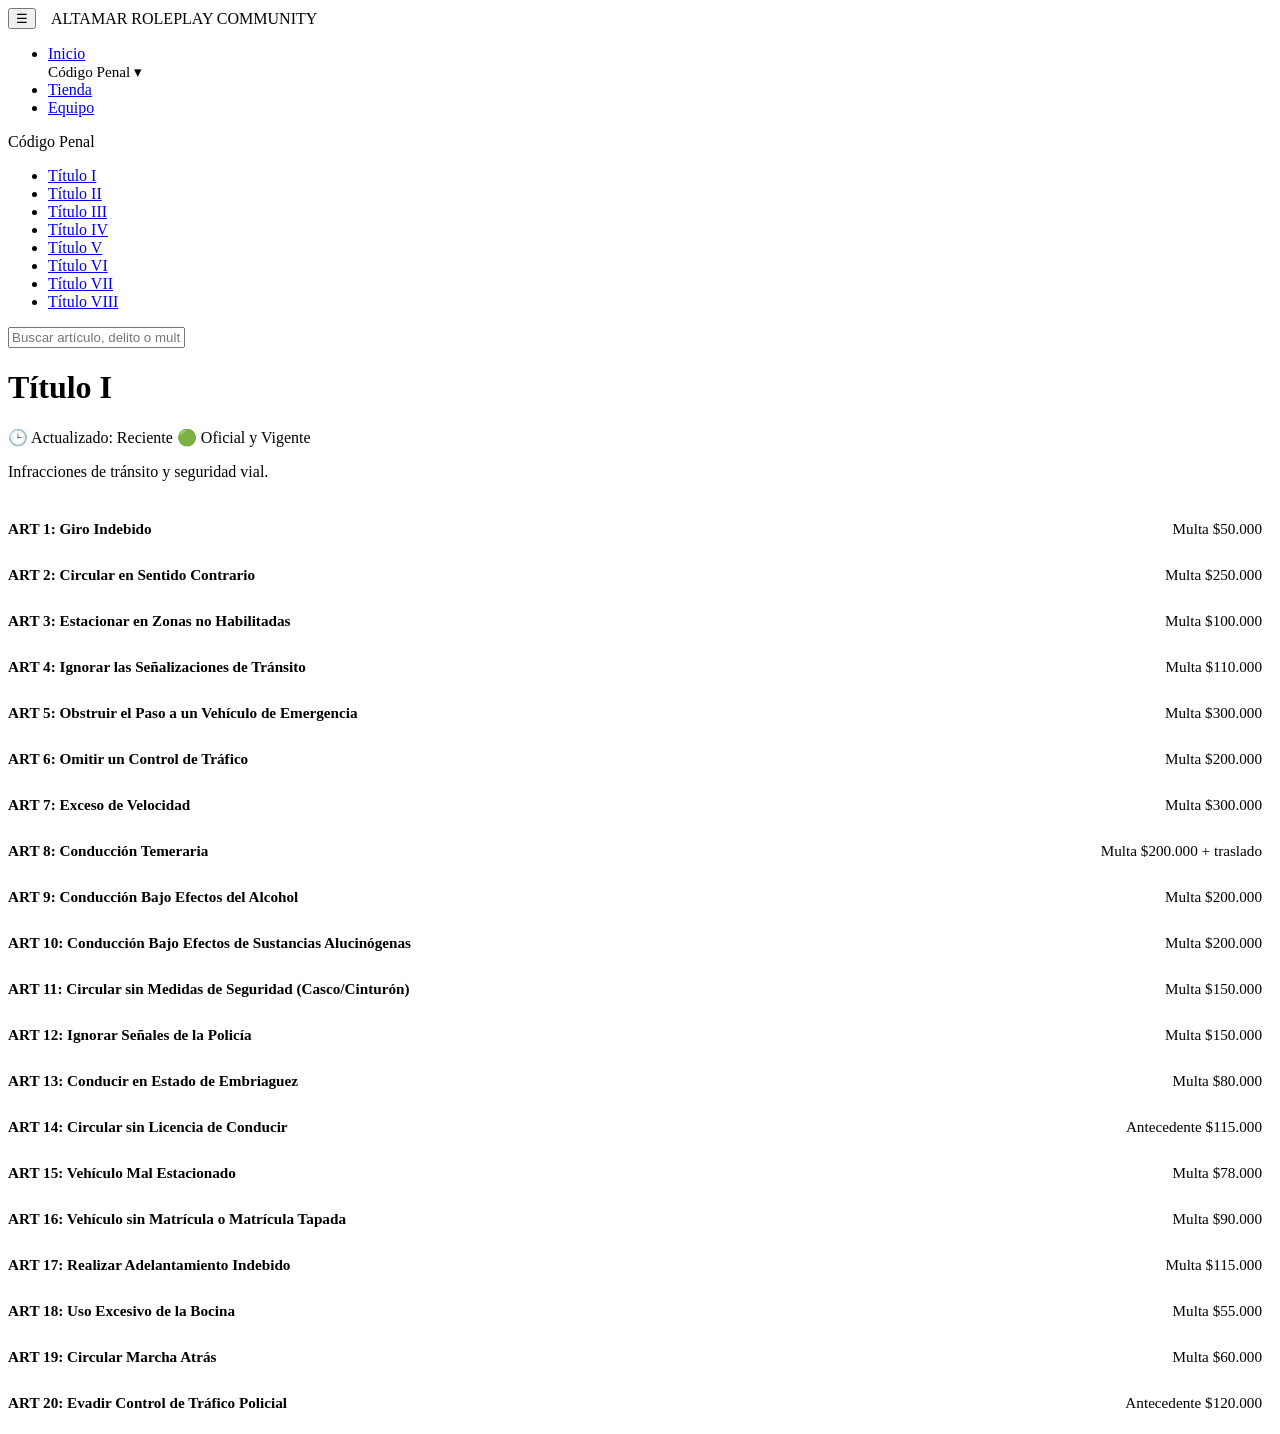
==== codigo-penal.html @ 5fe55b36 "Add files via upload" ====
<!DOCTYPE html>
<html lang="es">
<head>
    <meta charset="UTF-8">
    <meta name="viewport" content="width=device-width, initial-scale=1.0">
    <title>Código Penal - Altamar RolePlay</title>
    <link rel="stylesheet" href="../css/style.css">
    <style>
        .norm-section { display: none; }
        .norm-section.active { display: block; }

        /* Estilos para el menú desplegable superior */
        .dropdown {
            position: relative;
            display: inline-block;
        }

        .dropbtn {
            background-color: transparent;
            color: var(--text-muted);
            border: none;
            font-size: 0.95rem;
            font-weight: 500;
            cursor: pointer;
            padding: 0;
            display: flex;
            align-items: center;
            gap: 6px;
            font-family: inherit;
            transition: color 0.2s;
        }

        .dropbtn:hover, .dropbtn.active {
            color: var(--text-main);
        }

        .dropdown-content {
            display: none;
            position: absolute;
            top: 100%;
            left: 0;
            background-color: var(--bg-card);
            min-width: 220px;
            box-shadow: 0px 8px 24px rgba(0,0,0,0.6);
            border: 1px solid var(--border-color);
            border-radius: 10px;
            z-index: 1000;
            padding: 8px 0;
            margin-top: 10px;
        }

        .dropdown-content a {
            color: var(--text-muted);
            padding: 10px 18px;
            text-decoration: none;
            display: block;
            font-size: 0.9rem;
            transition: all 0.2s;
        }

        .dropdown-content a:hover {
            background-color: rgba(37, 99, 235, 0.15);
            color: var(--text-main);
        }

        .dropdown.show .dropdown-content {
            display: block;
        }

        /* Estilo limpio para los artículos legales */
        .penal-item {
            padding: 10px 0;
            border-bottom: 1px solid var(--border-color);
            display: flex;
            justify-content: space-between;
            align-items: center;
            font-size: 0.95rem;
        }

        .penal-item:last-child {
            border-bottom: none;
        }

        .penal-article {
            color: var(--text-main);
            font-weight: 600;
        }

        .penal-sanction {
            color: var(--text-muted);
            font-weight: 500;
            background-color: rgba(255, 255, 255, 0.03);
            padding: 4px 10px;
            border-radius: 6px;
            border: 1px solid var(--border-color);
        }
    </style>
</head>
<body>

    <!-- Barra de navegación superior -->
    <header>
        <div style="display: flex; align-items: center; gap: 15px;">
            <!-- Botón de menú para celulares -->
            <button class="menu-toggle" id="menuBtn">☰</button>
            <div class="logo-area">ALTAMAR ROLEPLAY COMMUNITY</div>
        </div>
        <ul class="nav-links">
            <li><a href="index.html">Inicio</a></li>
            
            <!-- Menú Desplegable con redirección de páginas -->
            <li class="dropdown" id="dropdownMenu">
                <button class="dropbtn active" id="dropBtn">Código Penal ▾</button>
                <div class="dropdown-content">
                    <a href="normativa.html">Normativas Generales</a>
                    <a href="delictual.html">Normativa Delictual</a>
                    <a href="concesionario.html">Concesionario</a>
                    <a href="codigo-penal.html">Código Penal</a>
                </div>
            </li>

            <li><a href="#">Tienda</a></li>
            <li><a href="#">Equipo</a></li>
        </ul>
    </header>

    <!-- Cuerpo principal -->
    <div class="main-layout">
        <!-- Sidebar lateral -->
        <sidebar id="sidebarMenu">
            <div class="sidebar-title" id="sidebarTitleCategory">Código Penal</div>
            <ul class="sidebar-menu" id="menuLateral">
                <!-- Se inyectarán dinámicamente -->
            </ul>
        </sidebar>

        <!-- Contenido principal -->
        <content-area>
            <div class="search-bar">
                <input type="text" placeholder="Buscar artículo, delito o multa..." id="buscadorNormas">
            </div>

            <!-- TÍTULO I -->
            <div id="titulo-i" class="norm-section active searchable-block" data-category="penal">
                <h1>Título I</h1>
                <div class="meta-info">
                    <span>🕒 Actualizado: Reciente</span>
                    <span class="badge-vigente">🟢 Oficial y Vigente</span>
                </div>
                <p style="margin-bottom: 25px;">Infracciones de tránsito y seguridad vial.</p>

                <div class="concept-item searchable-item">
                    <div class="penal-item"><span class="penal-article">ART 1: Giro Indebido</span><span class="penal-sanction">Multa $50.000</span></div>
                    <div class="penal-item"><span class="penal-article">ART 2: Circular en Sentido Contrario</span><span class="penal-sanction">Multa $250.000</span></div>
                    <div class="penal-item"><span class="penal-article">ART 3: Estacionar en Zonas no Habilitadas</span><span class="penal-sanction">Multa $100.000</span></div>
                    <div class="penal-item"><span class="penal-article">ART 4: Ignorar las Señalizaciones de Tránsito</span><span class="penal-sanction">Multa $110.000</span></div>
                    <div class="penal-item"><span class="penal-article">ART 5: Obstruir el Paso a un Vehículo de Emergencia</span><span class="penal-sanction">Multa $300.000</span></div>
                    <div class="penal-item"><span class="penal-article">ART 6: Omitir un Control de Tráfico</span><span class="penal-sanction">Multa $200.000</span></div>
                    <div class="penal-item"><span class="penal-article">ART 7: Exceso de Velocidad</span><span class="penal-sanction">Multa $300.000</span></div>
                    <div class="penal-item"><span class="penal-article">ART 8: Conducción Temeraria</span><span class="penal-sanction">Multa $200.000 + traslado</span></div>
                    <div class="penal-item"><span class="penal-article">ART 9: Conducción Bajo Efectos del Alcohol</span><span class="penal-sanction">Multa $200.000</span></div>
                    <div class="penal-item"><span class="penal-article">ART 10: Conducción Bajo Efectos de Sustancias Alucinógenas</span><span class="penal-sanction">Multa $200.000</span></div>
                    <div class="penal-item"><span class="penal-article">ART 11: Circular sin Medidas de Seguridad (Casco/Cinturón)</span><span class="penal-sanction">Multa $150.000</span></div>
                    <div class="penal-item"><span class="penal-article">ART 12: Ignorar Señales de la Policía</span><span class="penal-sanction">Multa $150.000</span></div>
                    <div class="penal-item"><span class="penal-article">ART 13: Conducir en Estado de Embriaguez</span><span class="penal-sanction">Multa $80.000</span></div>
                    <div class="penal-item"><span class="penal-article">ART 14: Circular sin Licencia de Conducir</span><span class="penal-sanction">Antecedente $115.000</span></div>
                    <div class="penal-item"><span class="penal-article">ART 15: Vehículo Mal Estacionado</span><span class="penal-sanction">Multa $78.000</span></div>
                    <div class="penal-item"><span class="penal-article">ART 16: Vehículo sin Matrícula o Matrícula Tapada</span><span class="penal-sanction">Multa $90.000</span></div>
                    <div class="penal-item"><span class="penal-article">ART 17: Realizar Adelantamiento Indebido</span><span class="penal-sanction">Multa $115.000</span></div>
                    <div class="penal-item"><span class="penal-article">ART 18: Uso Excesivo de la Bocina</span><span class="penal-sanction">Multa $55.000</span></div>
                    <div class="penal-item"><span class="penal-article">ART 19: Circular Marcha Atrás</span><span class="penal-sanction">Multa $60.000</span></div>
                    <div class="penal-item"><span class="penal-article">ART 20: Evadir Control de Tráfico Policial</span><span class="penal-sanction">Antecedente $120.000</span></div>
                </div>
            </div>

            <!-- TÍTULO II -->
            <div id="titulo-ii" class="norm-section searchable-block" data-category="penal">
                <h1>Título II</h1>
                <div class="meta-info">
                    <span>🕒 Actualizado: Reciente</span>
                    <span class="badge-vigente">🟢 Oficial y Vigente</span>
                </div>
                <p style="margin-bottom: 25px;">Delitos contra la propiedad y robos.</p>

                <div class="concept-item searchable-item">
                    <div class="penal-item"><span class="penal-article">ART 21: Receptación</span><span class="penal-sanction">Antecedente $800.000</span></div>
                    <div class="penal-item"><span class="penal-article">ART 22: Robo con Intimidación</span><span class="penal-sanction">Antecedente $300.000</span></div>
                    <div class="penal-item"><span class="penal-article">ART 23: Robo con Violencia</span><span class="penal-sanction">Antecedente $430.000</span></div>
                    <div class="penal-item"><span class="penal-article">ART 24: Robo a Civil por Abuso de Confianza</span><span class="penal-sanction">Antecedente $500.000</span></div>
                    <div class="penal-item"><span class="penal-article">ART 25: Robo en Lugar Habitado</span><span class="penal-sanction">Antecedente $600.000</span></div>
                    <div class="penal-item"><span class="penal-article">ART 26: Hurto</span><span class="penal-sanction">Antecedente $100.000</span></div>
                    <div class="penal-item"><span class="penal-article">ART 27: Robo con Fuerza</span><span class="penal-sanction">Antecedente $750.000</span></div>
                    <div class="penal-item"><span class="penal-article">ART 28: Robo por Sorpresa</span><span class="penal-sanction">Antecedente $600.000</span></div>
                    <div class="penal-item"><span class="penal-article">ART 29: Robo a Mano Armada en Vía Pública</span><span class="penal-sanction">Antecedente $550.000</span></div>
                    <div class="penal-item"><span class="penal-article">ART 30: Portar Elementos para Cometer Delitos</span><span class="penal-sanction">Multa $200.000</span></div>
                    <div class="penal-item"><span class="penal-article">ART 31: Robo Calificado</span><span class="penal-sanction">Antecedente $1.500.000</span></div>
                </div>
            </div>

            <!-- TÍTULO III -->
            <div id="titulo-iii" class="norm-section searchable-block" data-category="penal">
                <h1>Título III</h1>
                <div class="meta-info">
                    <span>🕒 Actualizado: Reciente</span>
                    <span class="badge-vigente">🟢 Oficial y Vigente</span>
                </div>
                <p style="margin-bottom: 25px;">Delitos contra las personas, orden público y falsedad.</p>

                <div class="concept-item searchable-item">
                    <div class="penal-item"><span class="penal-article">ART 32: Acoso Sexual</span><span class="penal-sanction">Antecedente $600.000</span></div>
                    <div class="penal-item"><span class="penal-article">ART 33: Exhibicionismo</span><span class="penal-sanction">Multa $150.000</span></div>
                    <div class="penal-item"><span class="penal-article">ART 34: Suplantación de Identidad</span><span class="penal-sanction">Antecedente $1.200.000</span></div>
                    <div class="penal-item"><span class="penal-article">ART 35: Obstrucción a la Justicia</span><span class="penal-sanction">Antecedente $1.500.000</span></div>
                    <div class="penal-item"><span class="penal-article">ART 36: Cohecho</span><span class="penal-sanction">Antecedente $500.000</span></div>
                    <div class="penal-item"><span class="penal-article">ART 37: Falsedad Documental</span><span class="penal-sanction">Antecedente $700.000</span></div>
                    <div class="penal-item"><span class="penal-article">ART 38: Alteración del Orden Público</span><span class="penal-sanction">Multa $400.000</span></div>
                    <div class="penal-item"><span class="penal-article">ART 39: Amenaza de Muerte</span><span class="penal-sanction">Antecedente $600.000</span></div>
                    <div class="penal-item"><span class="penal-article">ART 40: Maltrato Animal</span><span class="penal-sanction">Antecedente $550.000</span></div>
                    <div class="penal-item"><span class="penal-article">ART 41: Ocultación de Identidad</span><span class="penal-sanction">Multa $250.000</span></div>
                    <div class="penal-item"><span class="penal-article">ART 42: Allanamiento de Morada</span><span class="penal-sanction">Antecedente $800.000</span></div>
                    <div class="penal-item"><span class="penal-article">ART 43: Delito de Racismo</span><span class="penal-sanction">Antecedente $500.000</span></div>
                    <div class="penal-item"><span class="penal-article">ART 44: Intento de Violación</span><span class="penal-sanction">Antecedente $800.000</span></div>
                    <div class="penal-item"><span class="penal-article">ART 45: Violación</span><span class="penal-sanction">Antecedente $3.000.000</span></div>
                    <div class="penal-item"><span class="penal-article">ART 46: Civil Circulando sin Documentación (DNI)</span><span class="penal-sanction">Multa $200.000</span></div>
                    <div class="penal-item"><span class="penal-article">ART 47: Fraude o Engaño</span><span class="penal-sanction">Antecedente $150.000</span></div>
                </div>
            </div>

            <!-- TÍTULO IV -->
            <div id="titulo-iv" class="norm-section searchable-block" data-category="penal">
                <h1>Título IV</h1>
                <div class="meta-info">
                    <span>🕒 Actualizado: Reciente</span>
                    <span class="badge-vigente">🟢 Oficial y Vigente</span>
                </div>
                <p style="margin-bottom: 25px;">Delitos relacionados con armamento, sustancias y atentados a la autoridad.</p>

                <div class="concept-item searchable-item">
                    <div class="penal-item"><span class="penal-article">ART 48: Posesión de Arma Blanca Ilegal</span><span class="penal-sanction">Antecedente $300.000</span></div>
                    <div class="penal-item"><span class="penal-article">ART 49: Posesión de Arma de Fuego Ilegal</span><span class="penal-sanction">Antecedente $800.000</span></div>
                    <div class="penal-item"><span class="penal-article">ART 50: Posesión de Estupefacientes</span><span class="penal-sanction">Antecedente $800.000</span></div>
                    <div class="penal-item"><span class="penal-article">ART 51: Posesión de Drogas</span><span class="penal-sanction">Multa $400.000</span></div>
                    <div class="penal-item"><span class="penal-article">ART 52: Tráfico de Drogas</span><span class="penal-sanction">Antecedente $1.000.000</span></div>
                    <div class="penal-item"><span class="penal-article">ART 53: Consumo de Estupefacientes en Vía Pública</span><span class="penal-sanction">Multa $350.000</span></div>
                    <div class="penal-item"><span class="penal-article">ART 92: Intento de Homicidio a Funcionarios Públicos</span><span class="penal-sanction">Preventiva</span></div>
                    <div class="penal-item"><span class="penal-article">ART 93: Homicidio a Funcionarios Públicos</span><span class="penal-sanction">Perpetua</span></div>
                </div>
            </div>

            <!-- TÍTULO V -->
            <div id="titulo-v" class="norm-section searchable-block" data-category="penal">
                <h1>Título V</h1>
                <div class="meta-info">
                    <span>🕒 Actualizado: Reciente</span>
                    <span class="badge-vigente">🟢 Oficial y Vigente</span>
                </div>
                <p style="margin-bottom: 25px;">Delitos graves, terrorismo y atentados contra la seguridad del Estado.</p>

                <div class="concept-item searchable-item">
                    <div class="penal-item"><span class="penal-article">ART 54: Ciberterrorismo</span><span class="penal-sanction">Antecedente $2.000.000</span></div>
                    <div class="penal-item"><span class="penal-article">ART 55: Amenaza de Bomba</span><span class="penal-sanction">Antecedente $900.000</span></div>
                    <div class="penal-item"><span class="penal-article">ART 56: Secuestro</span><span class="penal-sanction">Antecedente $2.500.000</span></div>
                    <div class="penal-item"><span class="penal-article">ART 57: Sabotaje</span><span class="penal-sanction">Antecedente $1.500.000</span></div>
                    <div class="penal-item"><span class="penal-article">ART 58: Terrorismo</span><span class="penal-sanction">Antecedente $3.500.000</span></div>
                    <div class="penal-item"><span class="penal-article">ART 59: Amenazas Graves</span><span class="penal-sanction">Antecedente $1.200.000</span></div>
                    <div class="penal-item"><span class="penal-article">ART 60: Intimidación Pública</span><span class="penal-sanction">Multa $700.000</span></div>
                    <div class="penal-item"><span class="penal-article">ART 61: Incendio Intencional</span><span class="penal-sanction">Antecedente $1.200.000</span></div>
                    <div class="penal-item"><span class="penal-article">ART 62: Trata de Personas</span><span class="penal-sanction">Multa $2.500.000</span></div>
                    <div class="penal-item"><span class="penal-article">ART 63: Explosiones y Fabricación de Bombas</span><span class="penal-sanction">Perpetua</span></div>
                    <div class="penal-item"><span class="penal-article">ART 64: Extorsión</span><span class="penal-sanction">Antecedente $1.800.000</span></div>
                    <div class="penal-item"><span class="penal-article">ART 90: Homicidio</span><span class="penal-sanction">Preventiva $3.500.000</span></div>
                    <div class="penal-item"><span class="penal-article">ART 91: Intento de Homicidio</span><span class="penal-sanction">Investigación $2.500.000</span></div>
                </div>
            </div>

            <!-- TÍTULO VI -->
            <div id="titulo-vi" class="norm-section searchable-block" data-category="penal">
                <h1>Título VI</h1>
                <div class="meta-info">
                    <span>🕒 Actualizado: Reciente</span>
                    <span class="badge-vigente">🟢 Oficial y Vigente</span>
                </div>
                <p style="margin-bottom: 25px;">Delitos medioambientales y contra los recursos naturales.</p>

                <div class="concept-item searchable-item">
                    <div class="penal-item"><span class="penal-article">ART 65: Maltrato Animal</span><span class="penal-sanction">Multa $400.000</span></div>
                    <div class="penal-item"><span class="penal-article">ART 66: Pesca Ilegal</span><span class="penal-sanction">Multa $700.000</span></div>
                    <div class="penal-item"><span class="penal-article">ART 67: Almacenamiento Inadecuado de Residuos Peligrosos</span><span class="penal-sanction">Multa $800.000</span></div>
                    <div class="penal-item"><span class="penal-article">ART 68: Construcción Ilegal en Áreas Protegidas</span><span class="penal-sanction">Multa $1.000.000</span></div>
                    <div class="penal-item"><span class="penal-article">ART 69: Contaminación Ambiental</span><span class="penal-sanction">Multa $600.000</span></div>
                    <div class="penal-item"><span class="penal-article">ART 70: Deforestación Ilegal</span><span class="penal-sanction">Multa $1.200.000</span></div>
                    <div class="penal-item"><span class="penal-article">ART 71: Tráfico Ilegal de Especies Protegidas</span><span class="penal-sanction">Antecedente $900.000</span></div>
                    <div class="penal-item"><span class="penal-article">ART 72: Vertido de Sustancias Tóxicas</span><span class="penal-sanction">Multa $1.000.000</span></div>
                </div>
            </div>

            <!-- TÍTULO VII -->
            <div id="titulo-vii" class="norm-section searchable-block" data-category="penal">
                <h1>Título VII</h1>
                <div class="meta-info">
                    <span>🕒 Actualizado: Reciente</span>
                    <span class="badge-vigente">🟢 Oficial y Vigente</span>
                </div>
                <p style="margin-bottom: 25px;">Infracciones y delitos contra la administración de justicia y funciones policiales.</p>

                <div class="concept-item searchable-item">
                    <div class="penal-item"><span class="penal-article">ART 73: Negligencia en el Desempeño de Funciones</span><span class="penal-sanction">Multa $120.000</span></div>
                    <div class="penal-item"><span class="penal-article">ART 74: Desacato a la Autoridad</span><span class="penal-sanction">Multa $125.000</span></div>
                    <div class="penal-item"><span class="penal-article">ART 75: Falso Testimonio</span><span class="penal-sanction">Multa $75.000</span></div>
                    <div class="penal-item"><span class="penal-article">ART 76: Insulto a Funcionario Público</span><span class="penal-sanction">Multa $100.000</span></div>
                    <div class="penal-item"><span class="penal-article">ART 77: Resistirse al Arresto</span><span class="penal-sanction">Antecedente $850.000</span></div>
                    <div class="penal-item"><span class="penal-article">ART 78: Huir de la Policía</span><span class="penal-sanction">Antecedente $530.000</span></div>
                    <div class="penal-item"><span class="penal-article">ART 79: Impago de Multas</span><span class="penal-sanction">Antecedente $100.000</span></div>
                    <div class="penal-item"><span class="penal-article">ART 80: Delito de Prevaricación</span><span class="penal-sanction">Antecedente $200.000</span></div>
                </div>
            </div>

            <!-- TÍTULO VIII -->
            <div id="titulo-viii" class="norm-section searchable-block" data-category="penal">
                <h1>Título VIII</h1>
                <div class="meta-info">
                    <span>🕒 Actualizado: Reciente</span>
                    <span class="badge-vigente">🟢 Oficial y Vigente</span>
                </div>
                <p style="margin-bottom: 25px;">Delitos cometidos por funcionarios públicos y abuso de autoridad.</p>

                <div class="concept-item searchable-item">
                    <div class="penal-item"><span class="penal-article">ART 81: Abuso de Autoridad</span><span class="penal-sanction">Antecedente $1.200.000</span></div>
                    <div class="penal-item"><span class="penal-article">ART 82: Agredir a un Civil</span><span class="penal-sanction">Multa $100.000</span></div>
                    <div class="penal-item"><span class="penal-article">ART 83: Violación de Confidencialidad</span><span class="penal-sanction">Antecedente $1.000.000</span></div>
                    <div class="penal-item"><span class="penal-article">ART 84: Denegación de Auxilio</span><span class="penal-sanction">Antecedente $250.000</span></div>
                    <div class="penal-item"><span class="penal-article">ART 85: Fraude en la Administración Pública</span><span class="penal-sanction">Antecedente $1.500.000</span></div>
                    <div class="penal-item"><span class="penal-article">ART 86: Pertenencia a Banda Criminal</span><span class="penal-sanction">Investigación + preventiva</span></div>
                    <div class="penal-item"><span class="penal-article">ART 87: Venta de Sustancias Incautadas</span><span class="penal-sanction">Antecedente $1.200.000</span></div>
                    <div class="penal-item"><span class="penal-article">ART 88: Ebriedad o Estupefacientes en Servicio</span><span class="penal-sanction">Antecedente $400.000</span></div>
                    <div class="penal-item"><span class="penal-article">ART 89: Acosar a un Civil</span><span class="penal-sanction">Antecedente $150.000</span></div>
                </div>
            </div>
        </content-area>
    </div>

    <!-- Script de navegación, categorías y menú móvil -->
    <script>
        const dropdownMenu = document.getElementById('dropdownMenu');
        const dropBtn = document.getElementById('dropBtn');
        const menuLateral = document.getElementById('menuLateral');
        const sidebarTitleCategory = document.getElementById('sidebarTitleCategory');
        const sections = document.querySelectorAll('.norm-section');
        const buscador = document.getElementById('buscadorNormas');
        const menuBtn = document.getElementById('menuBtn');
        const sidebarMenu = document.getElementById('sidebarMenu');

        const catData = {
            titulo: "Código Penal",
            items: [
                { target: "titulo-i", texto: "Título I" },
                { target: "titulo-ii", texto: "Título II" },
                { target: "titulo-iii", texto: "Título III" },
                { target: "titulo-iv", texto: "Título IV" },
                { target: "titulo-v", texto: "Título V" },
                { target: "titulo-vi", texto: "Título VI" },
                { target: "titulo-vii", texto: "Título VII" },
                { target: "titulo-viii", texto: "Título VIII" }
            ]
        };

        // Mostrar u ocultar menú desplegable superior
        dropBtn.addEventListener('click', (e) => {
            e.stopPropagation();
            dropdownMenu.classList.toggle('show');
        });

        window.addEventListener('click', () => {
            if (dropdownMenu.classList.contains('show')) {
                dropdownMenu.classList.remove('show');
            }
        });

        function cargarSidebar() {
            sidebarTitleCategory.textContent = catData.titulo;
            menuLateral.innerHTML = '';

            catData.items.forEach((item, index) => {
                const li = document.createElement('li');
                const a = document.createElement('a');
                a.href = '#';
                a.setAttribute('data-target', item.target);
                a.textContent = item.texto;
                if(index === 0) a.classList.add('active');
                li.appendChild(a);
                menuLateral.appendChild(li);
            });

            vincularEventosSidebar();
        }

        function vincularEventosSidebar() {
            const nuevosLinks = document.querySelectorAll('#menuLateral a');
            nuevosLinks.forEach(link => {
                link.addEventListener('click', (e) => {
                    e.preventDefault();
                    nuevosLinks.forEach(l => l.classList.remove('active'));
                    sections.forEach(s => s.classList.remove('active'));

                    link.classList.add('active');
                    const targetId = link.getAttribute('data-target');
                    document.getElementById(targetId).classList.add('active');
                    
                    buscador.value = '';
                    filtrarBusqueda('');

                    if(window.innerWidth <= 768) {
                        sidebarMenu.classList.remove('mobile-open');
                    }
                });
            });
        }

        cargarSidebar();

        // Control del menú hamburguesa en móvil
        menuBtn.addEventListener('click', () => {
            sidebarMenu.classList.toggle('mobile-open');
        });

        // Lógica del buscador en tiempo real
        buscador.addEventListener('input', (e) => {
            const termino = e.target.value.toLowerCase().trim();
            filtrarBusqueda(termino);
        });

        function filtrarBusqueda(termino) {
            if (termino.length > 0) {
                sections.forEach(section => {
                    section.classList.add('active');
                    const items = section.querySelectorAll('.searchable-item');
                    
                    items.forEach(item => {
                        const texto = item.textContent.toLowerCase();
                        if (texto.includes(termino)) {
                            item.style.display = 'block';
                        } else {
                            item.style.display = 'none';
                        }
                    });
                });
            } else {
                const activeLink = document.querySelector('#menuLateral a.active');
                if(activeLink) {
                    const targetId = activeLink.getAttribute('data-target');
                    sections.forEach(section => {
                        if (section.id === targetId) {
                            section.classList.add('active');
                        } else {
                            section.classList.remove('active');
                        }
                        section.querySelectorAll('.searchable-item').forEach(item => {
                            item.style.display = 'block';
                        });
                    });
                }
            }
        }
    </script>
</body>
</html>
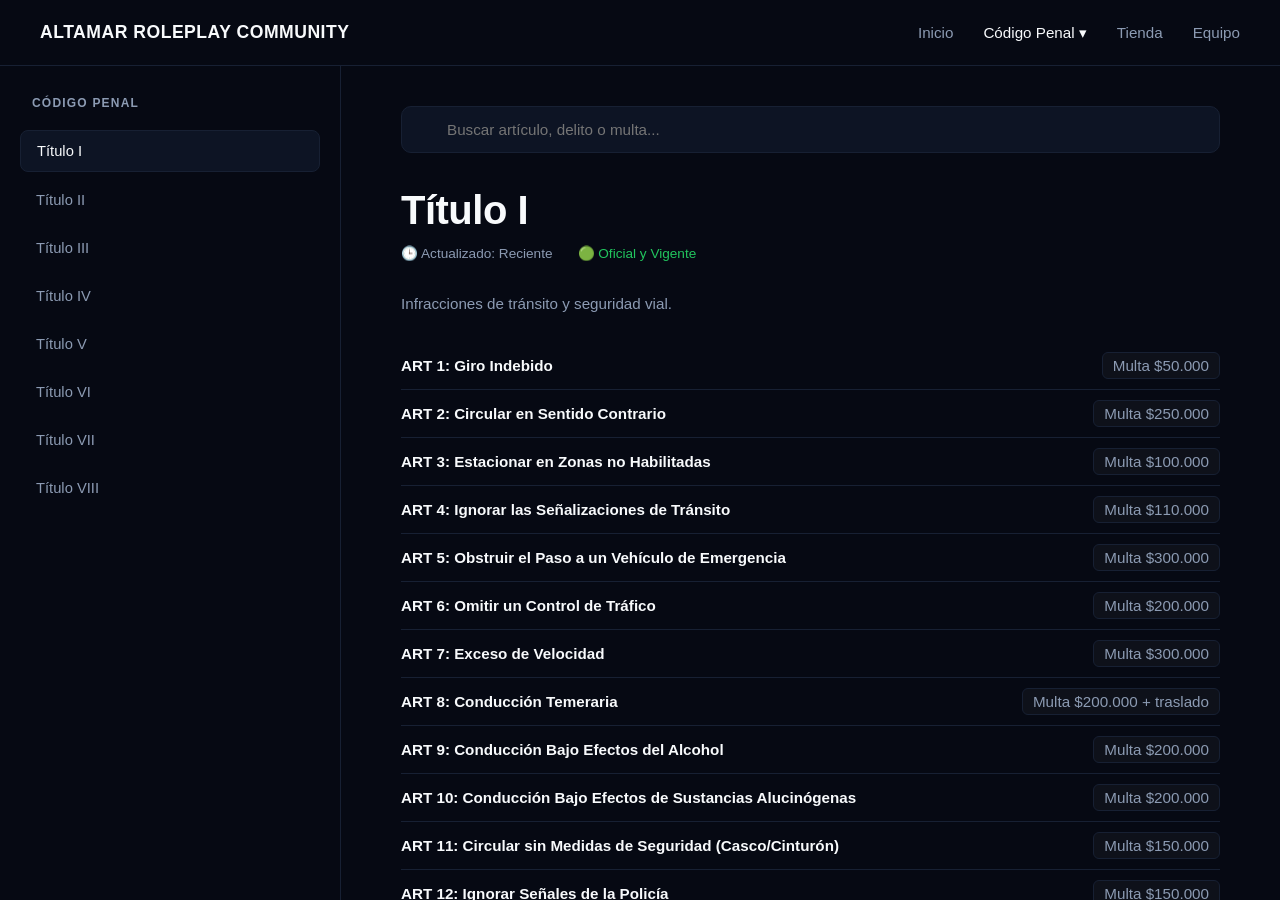
==== commit aa7056fc: "Update stylesheet link in codigo-penal.html" ====
--- a/codigo-penal.html
+++ b/codigo-penal.html
@@ -4,7 +4,7 @@
     <meta charset="UTF-8">
     <meta name="viewport" content="width=device-width, initial-scale=1.0">
     <title>Código Penal - Altamar RolePlay</title>
-    <link rel="stylesheet" href="../css/style.css">
+    <link rel="stylesheet" href="/style.css">
     <style>
         .norm-section { display: none; }
         .norm-section.active { display: block; }
--- a/style.css
+++ b/style.css
@@ -0,0 +1,282 @@
+:root {
+    --bg-main: #060913;
+    --bg-card: #0d1424;
+    --bg-sidebar: #060913;
+    --border-color: #172033;
+    --text-main: #f8fafc;
+    --text-muted: #8c9bb3;
+    --accent: #2563eb;
+    --accent-hover: #1d4ed8;
+    --success: #22c55e;
+}
+
+body {
+    font-family: 'Segoe UI', Tahoma, Geneva, Verdana, sans-serif;
+    background-color: var(--bg-main);
+    color: var(--text-main);
+    margin: 0;
+    display: flex;
+    flex-direction: column;
+    height: 100vh;
+    overflow: hidden;
+}
+
+/* Barra de navegación superior */
+header {
+    height: 65px;
+    background-color: var(--bg-main);
+    border-bottom: 1px solid var(--border-color);
+    display: flex;
+    justify-content: space-between;
+    align-items: center;
+    padding: 0 40px;
+    flex-shrink: 0;
+    z-index: 100;
+}
+
+.logo-area {
+    font-weight: 800;
+    font-size: 1.1rem;
+    color: var(--text-main);
+    display: flex;
+    align-items: center;
+    gap: 12px;
+    letter-spacing: 0.5px;
+}
+
+.nav-links {
+    display: flex;
+    gap: 30px;
+    list-style: none;
+    margin: 0;
+    padding: 0;
+    align-items: center;
+}
+
+.nav-links a {
+    color: var(--text-muted);
+    text-decoration: none;
+    font-size: 0.95rem;
+    font-weight: 500;
+    transition: color 0.2s;
+}
+
+.nav-links a:hover, .nav-links a.active {
+    color: var(--text-main);
+}
+
+/* Botón de menú hamburguesa (para móviles) */
+.menu-toggle {
+    display: none;
+    background: none;
+    border: none;
+    color: var(--text-main);
+    font-size: 1.4rem;
+    cursor: pointer;
+}
+
+/* Layout Principal (Sidebar + Contenido) */
+.main-layout {
+    display: flex;
+    flex: 1;
+    overflow: hidden;
+    position: relative;
+}
+
+/* Barra lateral izquierda */
+sidebar {
+    width: 300px;
+    background-color: var(--bg-sidebar);
+    border-right: 1px solid var(--border-color);
+    padding: 30px 20px;
+    overflow-y: auto;
+    flex-shrink: 0;
+    transition: transform 0.3s ease;
+}
+
+.sidebar-title {
+    font-size: 0.75rem;
+    text-transform: uppercase;
+    color: var(--text-muted);
+    letter-spacing: 1.2px;
+    margin-bottom: 20px;
+    padding-left: 12px;
+    font-weight: 700;
+}
+
+.sidebar-menu {
+    list-style: none;
+    padding: 0;
+    margin: 0;
+}
+
+.sidebar-menu li {
+    margin-bottom: 8px;
+}
+
+.sidebar-menu a {
+    display: block;
+    padding: 12px 16px;
+    color: var(--text-muted);
+    text-decoration: none;
+    border-radius: 8px;
+    font-size: 0.92rem;
+    font-weight: 500;
+    transition: all 0.2s;
+}
+
+.sidebar-menu a:hover {
+    color: var(--text-main);
+}
+
+.sidebar-menu a.active {
+    background-color: var(--bg-card);
+    color: var(--text-main);
+    border: 1px solid var(--border-color);
+}
+
+/* Contenido de la normativa */
+content-area {
+    flex: 1;
+    padding: 40px 60px;
+    overflow-y: auto;
+    max-width: 950px;
+}
+
+.search-bar {
+    position: relative;
+    margin-bottom: 35px;
+}
+
+.search-bar input {
+    width: 100%;
+    background-color: var(--bg-card);
+    border: 1px solid var(--border-color);
+    padding: 14px 20px 14px 45px;
+    border-radius: 10px;
+    color: var(--text-main);
+    font-size: 0.95rem;
+    box-sizing: border-box;
+}
+
+.search-bar input:focus {
+    outline: none;
+    border-color: var(--accent);
+}
+
+.meta-info {
+    display: flex;
+    gap: 25px;
+    font-size: 0.85rem;
+    color: var(--text-muted);
+    margin-bottom: 30px;
+    align-items: center;
+}
+
+.badge-vigente {
+    color: var(--success);
+    display: flex;
+    align-items: center;
+    gap: 6px;
+    font-weight: 500;
+}
+
+h1 {
+    font-size: 2.5rem;
+    margin-top: 0;
+    margin-bottom: 12px;
+    font-weight: 800;
+    letter-spacing: -0.5px;
+}
+
+h3 {
+    margin-top: 35px;
+    font-size: 1.2rem;
+    color: var(--text-main);
+    font-weight: 700;
+}
+
+p {
+    color: var(--text-muted);
+    line-height: 1.7;
+    font-size: 0.95rem;
+    margin-bottom: 16px;
+}
+
+/* Estilo de texto plano y limpio para normativas y conceptos */
+.concept-item {
+    background-color: transparent;
+    border: none;
+    padding: 0;
+    margin-bottom: 30px;
+}
+
+.concept-item h3 {
+    margin-top: 0;
+    color: var(--text-main);
+    font-size: 1.15rem;
+    border-bottom: none;
+    padding-bottom: 0;
+    margin-bottom: 8px;
+    font-weight: 700;
+}
+
+.concept-item p { 
+    color: var(--text-muted); 
+    font-size: 0.95rem; 
+    line-height: 1.7; 
+    margin: 0; 
+}
+
+/* ==========================================
+   DISEÑO ADAPTADO PARA CELULARES (MÓVILES)
+   ========================================== */
+@media (max-width: 768px) {
+    header {
+        padding: 0 20px;
+        height: 60px;
+    }
+
+    /* Oculta los enlaces fijos secundarios en móvil si es necesario, 
+       manteniendo el logo y el menú hamburguesa */
+    .nav-links li:not(.dropdown) {
+        display: none; 
+    }
+
+    .menu-toggle {
+        display: block;
+    }
+
+    .logo-area {
+        font-size: 0.9rem;
+    }
+
+    .main-layout {
+        flex-direction: column;
+    }
+
+    sidebar {
+        position: absolute;
+        top: 0;
+        left: 0;
+        bottom: 0;
+        z-index: 1000;
+        width: 260px;
+        transform: translateX(-100%);
+        background-color: var(--bg-main);
+        border-right: 1px solid var(--border-color);
+        box-shadow: 10px 0 30px rgba(0,0,0,0.8);
+    }
+
+    sidebar.mobile-open {
+        transform: translateX(0);
+    }
+
+    content-area {
+        padding: 25px 20px;
+    }
+
+    h1 {
+        font-size: 2rem;
+    }
+}
